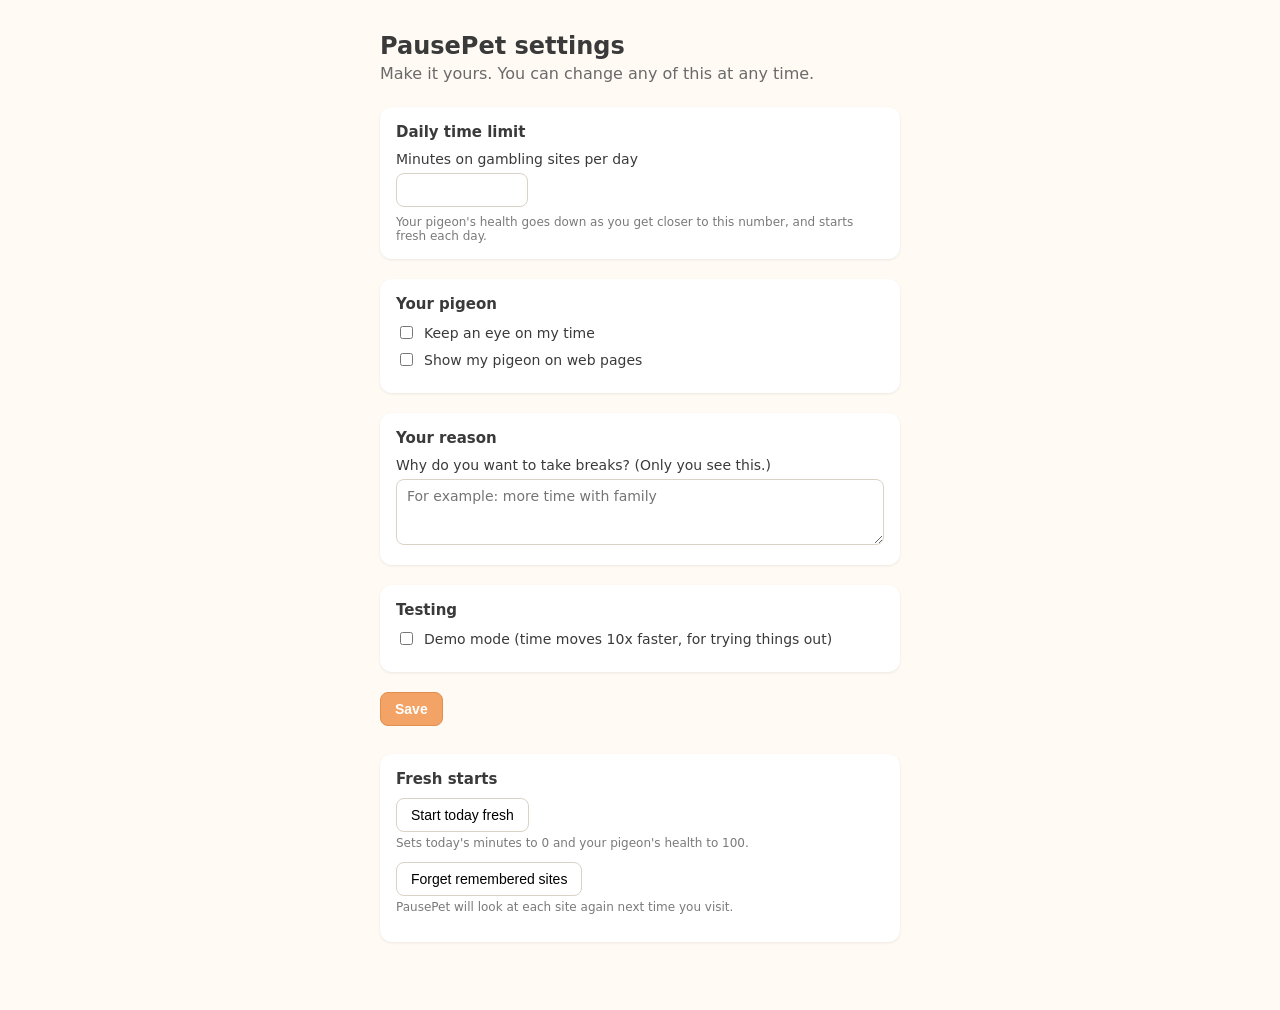
==== options.html @ 2364ddda "Better UI and settings page added" ====
<!DOCTYPE html>
<html lang="en">
<head>
  <meta charset="utf-8" />
  <meta name="viewport" content="width=device-width, initial-scale=1" />
  <title>PausePet Settings</title>
  <link rel="stylesheet" href="options.css" />
</head>
<body>
  <main>
    <h1>PausePet settings</h1>
    <p class="lead">Make it yours. You can change any of this at any time.</p>

    <form id="form">
      <section>
        <h2>Daily time limit</h2>
        <label for="budget">Minutes on gambling sites per day</label>
        <div class="row">
          <input id="budget" type="number" min="10" max="1440" step="5" required />
          <span id="budgetHint" class="hint"></span>
        </div>
        <p class="hint">Your pigeon's health goes down as you get closer to this number, and starts fresh each day.</p>
      </section>

      <section>
        <h2>Your pigeon</h2>
        <label class="check"><input id="enabled" type="checkbox" /> Keep an eye on my time</label>
        <label class="check"><input id="showPet" type="checkbox" /> Show my pigeon on web pages</label>
      </section>

      <section>
        <h2>Your reason</h2>
        <label for="reason">Why do you want to take breaks? (Only you see this.)</label>
        <textarea id="reason" rows="3" maxlength="200" placeholder="For example: more time with family"></textarea>
      </section>

      <section>
        <h2>Testing</h2>
        <label class="check"><input id="demoMode" type="checkbox" /> <span id="demoLabel">Demo mode</span></label>
      </section>

      <div class="actions">
        <button type="submit" class="primary">Save</button>
        <span id="status" class="status" role="status" aria-live="polite"></span>
      </div>
    </form>

    <section class="tools">
      <h2>Fresh starts</h2>
      <div class="tool">
        <button type="button" id="resetToday">Start today fresh</button>
        <span class="hint">Sets today's minutes to 0 and your pigeon's health to 100.</span>
      </div>
      <div class="tool">
        <button type="button" id="clearCache">Forget remembered sites</button>
        <span class="hint">PausePet will look at each site again next time you visit.</span>
      </div>
    </section>
  </main>
  <script type="module" src="options.js"></script>
</body>
</html>
---- options.css ----
body {
  margin: 0;
  font-family: -apple-system, system-ui, sans-serif;
  background: #fffaf3;
  color: #3a3a3a;
}

main {
  max-width: 520px;
  margin: 0 auto;
  padding: 32px 20px 48px;
}

h1 {
  margin: 0 0 4px;
  font-size: 24px;
}

h2 {
  margin: 0 0 10px;
  font-size: 15px;
}

.lead {
  margin: 0 0 24px;
  color: #6a6a6a;
}

section {
  margin-bottom: 20px;
  padding: 16px;
  border-radius: 12px;
  background: #fff;
  box-shadow: 0 1px 3px rgba(0, 0, 0, 0.08);
}

label {
  display: block;
  margin-bottom: 6px;
  font-size: 14px;
}

.check {
  display: flex;
  align-items: center;
  gap: 8px;
  margin-bottom: 8px;
  cursor: pointer;
}

.row {
  display: flex;
  align-items: center;
  gap: 10px;
}

input[type="number"] {
  width: 110px;
  padding: 8px 10px;
  border: 1px solid #d9d2c6;
  border-radius: 8px;
  font-size: 14px;
}

textarea {
  width: 100%;
  box-sizing: border-box;
  padding: 8px 10px;
  border: 1px solid #d9d2c6;
  border-radius: 8px;
  font: inherit;
  font-size: 14px;
  resize: vertical;
}

.hint {
  margin: 8px 0 0;
  font-size: 12px;
  color: #7a7a7a;
}

.row .hint {
  margin: 0;
}

.actions {
  display: flex;
  align-items: center;
  gap: 12px;
  margin-bottom: 28px;
}

button {
  padding: 8px 14px;
  border: 1px solid #d9d2c6;
  border-radius: 8px;
  background: #fff;
  font-size: 14px;
  cursor: pointer;
}

button.primary {
  border-color: #e08f4f;
  background: #f2a365;
  color: #fff;
  font-weight: 600;
}

.status {
  font-size: 13px;
  color: #3f8f4a;
}

.tool {
  display: flex;
  flex-direction: column;
  align-items: flex-start;
  gap: 4px;
  margin-bottom: 12px;
}

.tool .hint {
  margin: 0;
}
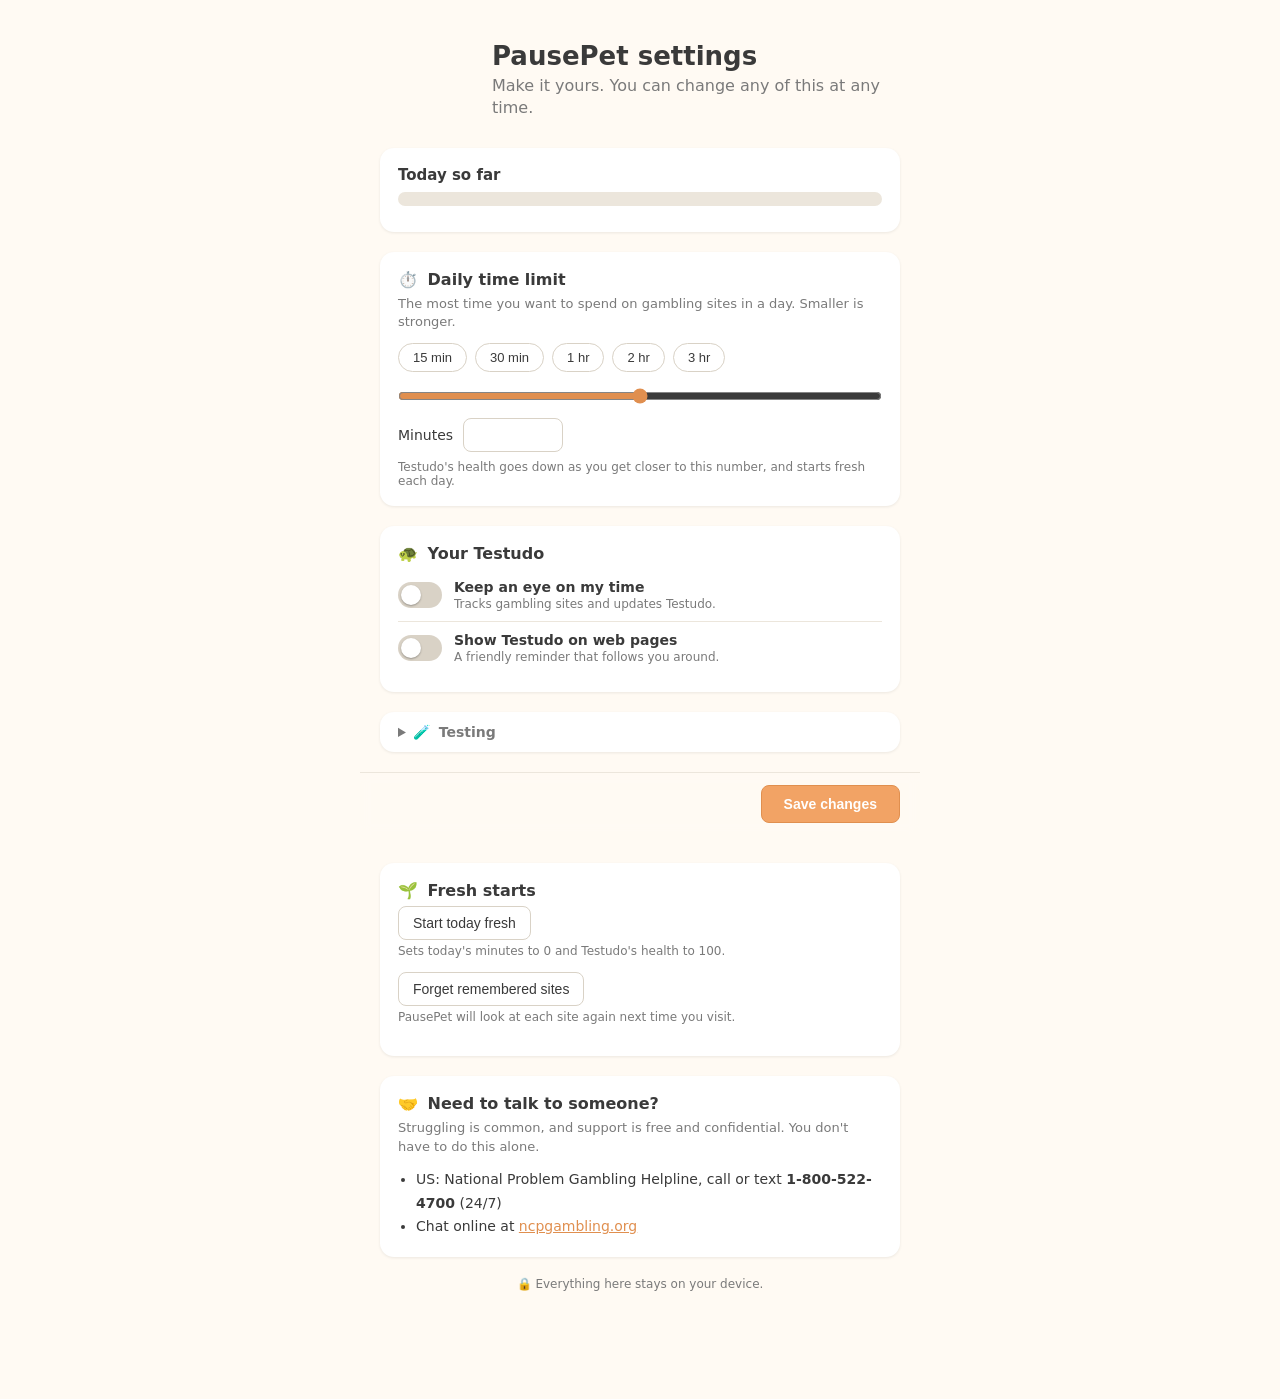
==== commit 2d749e54: "feat: updating ui for options html and pet svg" ====
--- a/options.html
+++ b/options.html
@@ -8,55 +8,105 @@
 </head>
 <body>
   <main>
-    <h1>PausePet settings</h1>
-    <p class="lead">Make it yours. You can change any of this at any time.</p>
+    <header class="hero">
+      <div id="heroPet" class="hero-pet"></div>
+      <div class="hero-text">
+        <h1>PausePet settings</h1>
+        <p id="heroMessage" class="lead">Make it yours. You can change any of this at any time.</p>
+      </div>
+    </header>
+
+    <section class="today" aria-label="Today so far">
+      <div class="today-top">
+        <span class="today-title">Today so far</span>
+        <span id="todayText" class="today-num"></span>
+      </div>
+      <div class="bar" role="progressbar" aria-label="Testudo's health" aria-valuemin="0" aria-valuemax="100">
+        <div id="todayFill" class="fill"></div>
+      </div>
+      <p id="todayHint" class="hint"></p>
+    </section>
 
     <form id="form">
       <section>
-        <h2>Daily time limit</h2>
-        <label for="budget">Minutes on gambling sites per day</label>
+        <h2><span class="ico" aria-hidden="true">⏱️</span> Daily time limit</h2>
+        <p class="sub">The most time you want to spend on gambling sites in a day. Smaller is stronger.</p>
+
+        <div class="presets" role="group" aria-label="Quick picks">
+          <button type="button" class="chip" data-minutes="15">15 min</button>
+          <button type="button" class="chip" data-minutes="30">30 min</button>
+          <button type="button" class="chip" data-minutes="60">1 hr</button>
+          <button type="button" class="chip" data-minutes="120">2 hr</button>
+          <button type="button" class="chip" data-minutes="180">3 hr</button>
+        </div>
+
+        <input id="budgetRange" class="range" type="range" min="10" max="360" step="5" aria-label="Daily limit slider" />
+
         <div class="row">
+          <label for="budget" class="inline">Minutes</label>
           <input id="budget" type="number" min="10" max="1440" step="5" required />
           <span id="budgetHint" class="hint"></span>
         </div>
-        <p class="hint">Your pigeon's health goes down as you get closer to this number, and starts fresh each day.</p>
+
+        <p id="limitNudge" class="nudge" hidden></p>
+        <p class="hint">Testudo's health goes down as you get closer to this number, and starts fresh each day.</p>
       </section>
 
       <section>
-        <h2>Your pigeon</h2>
-        <label class="check"><input id="enabled" type="checkbox" /> Keep an eye on my time</label>
-        <label class="check"><input id="showPet" type="checkbox" /> Show my pigeon on web pages</label>
+        <h2><span class="ico" aria-hidden="true">🐢</span> Your Testudo</h2>
+        <label class="switch">
+          <input id="enabled" type="checkbox" />
+          <span class="track" aria-hidden="true"></span>
+          <span class="switch-text"><strong>Keep an eye on my time</strong><small>Tracks gambling sites and updates Testudo.</small></span>
+        </label>
+        <label class="switch">
+          <input id="showPet" type="checkbox" />
+          <span class="track" aria-hidden="true"></span>
+          <span class="switch-text"><strong>Show Testudo on web pages</strong><small>A friendly reminder that follows you around.</small></span>
+        </label>
       </section>
 
-      <section>
-        <h2>Your reason</h2>
-        <label for="reason">Why do you want to take breaks? (Only you see this.)</label>
-        <textarea id="reason" rows="3" maxlength="200" placeholder="For example: more time with family"></textarea>
-      </section>
-
-      <section>
-        <h2>Testing</h2>
-        <label class="check"><input id="demoMode" type="checkbox" /> <span id="demoLabel">Demo mode</span></label>
+      <section class="dev">
+        <details>
+          <summary><span class="ico" aria-hidden="true">🧪</span> Testing</summary>
+          <label class="switch">
+            <input id="demoMode" type="checkbox" />
+            <span class="track" aria-hidden="true"></span>
+            <span class="switch-text"><strong id="demoLabel">Demo mode</strong></span>
+          </label>
+        </details>
       </section>
 
       <div class="actions">
-        <button type="submit" class="primary">Save</button>
         <span id="status" class="status" role="status" aria-live="polite"></span>
+        <button type="submit" class="primary">Save changes</button>
       </div>
     </form>
 
     <section class="tools">
-      <h2>Fresh starts</h2>
+      <h2><span class="ico" aria-hidden="true">🌱</span> Fresh starts</h2>
       <div class="tool">
         <button type="button" id="resetToday">Start today fresh</button>
-        <span class="hint">Sets today's minutes to 0 and your pigeon's health to 100.</span>
+        <span class="hint">Sets today's minutes to 0 and Testudo's health to 100.</span>
       </div>
       <div class="tool">
         <button type="button" id="clearCache">Forget remembered sites</button>
         <span class="hint">PausePet will look at each site again next time you visit.</span>
       </div>
     </section>
+
+    <section class="help">
+      <h2><span class="ico" aria-hidden="true">🤝</span> Need to talk to someone?</h2>
+      <p class="sub">Struggling is common, and support is free and confidential. You don't have to do this alone.</p>
+      <ul>
+        <li>US: National Problem Gambling Helpline, call or text <strong>1-800-522-4700</strong> (24/7)</li>
+        <li>Chat online at <a href="https://www.ncpgambling.org/help-treatment/chat/" target="_blank" rel="noopener">ncpgambling.org</a></li>
+      </ul>
+    </section>
+
+    <p class="privacy">🔒 Everything here stays on your device.</p>
   </main>
+  <script src="pet.js"></script>
   <script type="module" src="options.js"></script>
 </body>
 </html>
--- a/options.css
+++ b/options.css
@@ -1,124 +1,287 @@
+:root {
+  --bg: #fffaf3;
+  --card: #fff;
+  --text: #3a3a3a;
+  --muted: #7a7a7a;
+  --line: #d9d2c6;
+  --track: #ece6dc;
+  --accent: #f2a365;
+  --accent-dark: #e08f4f;
+  --good: #3f8f4a;
+  --warn-bg: #fff3e0;
+  --warn-text: #8a4b0f;
+  --shadow: 0 1px 3px rgba(0, 0, 0, 0.08);
+}
+
+@media (prefers-color-scheme: dark) {
+  :root {
+    --bg: #1d1b18;
+    --card: #28251f;
+    --text: #ece7de;
+    --muted: #a39d92;
+    --line: #4a443a;
+    --track: #3a352c;
+    --good: #6cc277;
+    --warn-bg: #3a2c19;
+    --warn-text: #f2c48d;
+    --shadow: 0 1px 3px rgba(0, 0, 0, 0.5);
+  }
+}
+
+* { box-sizing: border-box; }
+
 body {
   margin: 0;
   font-family: -apple-system, system-ui, sans-serif;
-  background: #fffaf3;
-  color: #3a3a3a;
+  background: var(--bg);
+  color: var(--text);
 }
 
 main {
-  max-width: 520px;
+  max-width: 560px;
   margin: 0 auto;
-  padding: 32px 20px 48px;
-}
-
-h1 {
-  margin: 0 0 4px;
-  font-size: 24px;
-}
-
-h2 {
-  margin: 0 0 10px;
-  font-size: 15px;
-}
-
-.lead {
-  margin: 0 0 24px;
-  color: #6a6a6a;
-}
-
+  padding: 32px 20px 96px;
+}
+
+h1 { margin: 0 0 4px; font-size: 26px; }
+h2 { margin: 0 0 6px; font-size: 16px; }
+
+.ico { margin-right: 4px; }
+
+.lead { margin: 0; color: var(--muted); line-height: 1.4; }
+.sub { margin: 0 0 12px; font-size: 13px; color: var(--muted); line-height: 1.4; }
+
+/* Hero */
+.hero {
+  display: flex;
+  align-items: center;
+  gap: 16px;
+  margin-bottom: 20px;
+}
+
+.hero-pet {
+  flex: none;
+  width: 96px;
+  height: 96px;
+  animation: bob 2.4s ease-in-out infinite;
+}
+
+.hero-pet.asleep { animation-duration: 4s; }
+.hero-pet svg { width: 100%; height: 100%; }
+
+@keyframes bob {
+  0%, 100% { transform: translateY(0); }
+  50% { transform: translateY(-4px); }
+}
+
+/* Cards */
 section {
   margin-bottom: 20px;
-  padding: 16px;
-  border-radius: 12px;
-  background: #fff;
-  box-shadow: 0 1px 3px rgba(0, 0, 0, 0.08);
-}
-
-label {
-  display: block;
-  margin-bottom: 6px;
+  padding: 18px;
+  border-radius: 14px;
+  background: var(--card);
+  box-shadow: var(--shadow);
+}
+
+label { display: block; margin-bottom: 6px; font-size: 14px; }
+label.inline { display: inline; margin: 0; }
+
+/* Today card */
+.today-top {
+  display: flex;
+  justify-content: space-between;
+  align-items: baseline;
+  margin-bottom: 8px;
+}
+
+.today-title { font-weight: 600; font-size: 15px; }
+.today-num { font-size: 13px; color: var(--muted); }
+
+.bar {
+  height: 14px;
+  border-radius: 7px;
+  background: var(--track);
+  overflow: hidden;
+}
+
+.fill {
+  height: 100%;
+  width: 100%;
+  border-radius: 7px;
+  transition: width 0.4s ease, background 0.4s ease;
+}
+
+/* Inputs */
+.row { display: flex; align-items: center; gap: 10px; }
+
+input[type="number"] {
+  width: 100px;
+  padding: 8px 10px;
+  border: 1px solid var(--line);
+  border-radius: 8px;
+  background: var(--card);
+  color: inherit;
   font-size: 14px;
 }
 
-.check {
-  display: flex;
-  align-items: center;
-  gap: 8px;
-  margin-bottom: 8px;
-  cursor: pointer;
-}
-
-.row {
-  display: flex;
-  align-items: center;
-  gap: 10px;
-}
-
-input[type="number"] {
-  width: 110px;
-  padding: 8px 10px;
-  border: 1px solid #d9d2c6;
-  border-radius: 8px;
-  font-size: 14px;
-}
-
-textarea {
+input:focus-visible,
+button:focus-visible,
+.switch input:focus-visible + .track,
+summary:focus-visible {
+  outline: 3px solid color-mix(in srgb, var(--accent) 55%, transparent);
+  outline-offset: 2px;
+}
+
+.hint { margin: 8px 0 0; font-size: 12px; color: var(--muted); }
+.row .hint { margin: 0; }
+
+/* Range slider */
+.range {
   width: 100%;
-  box-sizing: border-box;
-  padding: 8px 10px;
-  border: 1px solid #d9d2c6;
-  border-radius: 8px;
-  font: inherit;
-  font-size: 14px;
-  resize: vertical;
-}
-
-.hint {
-  margin: 8px 0 0;
-  font-size: 12px;
-  color: #7a7a7a;
-}
-
-.row .hint {
-  margin: 0;
-}
-
-.actions {
+  margin: 4px 0 14px;
+  accent-color: var(--accent-dark);
+}
+
+/* Chips */
+.presets { display: flex; flex-wrap: wrap; gap: 8px; }
+.presets { margin-bottom: 12px; }
+
+.chip {
+  padding: 6px 14px;
+  border-radius: 999px;
+  font-size: 13px;
+}
+
+.chip[aria-pressed="true"] {
+  border-color: var(--accent-dark);
+  background: var(--accent);
+  color: #fff;
+  font-weight: 600;
+}
+
+/* Nudge shown when the limit is raised */
+.nudge {
+  margin: 12px 0 0;
+  padding: 10px 12px;
+  border-radius: 10px;
+  background: var(--warn-bg);
+  color: var(--warn-text);
+  font-size: 13px;
+  line-height: 1.4;
+}
+
+/* Toggle switches */
+.switch {
   display: flex;
   align-items: center;
   gap: 12px;
-  margin-bottom: 28px;
-}
-
+  margin: 0;
+  padding: 10px 0;
+  cursor: pointer;
+}
+
+.switch + .switch { border-top: 1px solid var(--track); }
+
+.switch input {
+  position: absolute;
+  opacity: 0;
+  width: 1px;
+  height: 1px;
+}
+
+.track {
+  position: relative;
+  flex: none;
+  width: 44px;
+  height: 26px;
+  border-radius: 13px;
+  background: var(--line);
+  transition: background 0.2s;
+}
+
+.track::after {
+  content: "";
+  position: absolute;
+  top: 3px;
+  left: 3px;
+  width: 20px;
+  height: 20px;
+  border-radius: 50%;
+  background: #fff;
+  box-shadow: 0 1px 2px rgba(0, 0, 0, 0.3);
+  transition: transform 0.2s;
+}
+
+.switch input:checked + .track { background: var(--good); }
+.switch input:checked + .track::after { transform: translateX(18px); }
+
+.switch-text { display: flex; flex-direction: column; gap: 2px; font-size: 14px; }
+.switch-text small { font-size: 12px; color: var(--muted); }
+
+/* Testing */
+.dev { padding: 12px 18px; }
+.dev summary { cursor: pointer; font-weight: 600; font-size: 14px; color: var(--muted); }
+
+/* Buttons */
 button {
   padding: 8px 14px;
-  border: 1px solid #d9d2c6;
+  border: 1px solid var(--line);
   border-radius: 8px;
-  background: #fff;
+  background: var(--card);
+  color: inherit;
   font-size: 14px;
   cursor: pointer;
-}
+  transition: background 0.15s, transform 0.05s;
+}
+
+button:hover { background: var(--track); }
+button:active { transform: translateY(1px); }
 
 button.primary {
-  border-color: #e08f4f;
-  background: #f2a365;
+  padding: 10px 22px;
+  border-color: var(--accent-dark);
+  background: var(--accent);
   color: #fff;
   font-weight: 600;
 }
 
-.status {
-  font-size: 13px;
-  color: #3f8f4a;
-}
+button.primary:hover { background: var(--accent-dark); }
+
+/* Sticky save bar */
+.actions {
+  position: sticky;
+  bottom: 0;
+  z-index: 1;
+  display: flex;
+  justify-content: flex-end;
+  align-items: center;
+  gap: 14px;
+  margin: 0 -20px 28px;
+  padding: 12px 20px;
+  background: color-mix(in srgb, var(--bg) 92%, transparent);
+  backdrop-filter: blur(6px);
+  border-top: 1px solid var(--track);
+}
+
+.status { font-size: 13px; color: var(--good); }
 
 .tool {
   display: flex;
   flex-direction: column;
   align-items: flex-start;
   gap: 4px;
-  margin-bottom: 12px;
-}
-
-.tool .hint {
-  margin: 0;
-}
+  margin-bottom: 14px;
+}
+
+.tool .hint { margin: 0; }
+
+/* Help */
+.help ul { margin: 0; padding-left: 18px; font-size: 14px; line-height: 1.7; }
+.help a { color: var(--accent-dark); }
+
+.privacy { text-align: center; font-size: 12px; color: var(--muted); }
+
+@media (prefers-reduced-motion: reduce) {
+  .hero-pet { animation: none; }
+  .fill, .track, .track::after { transition: none; }
+}
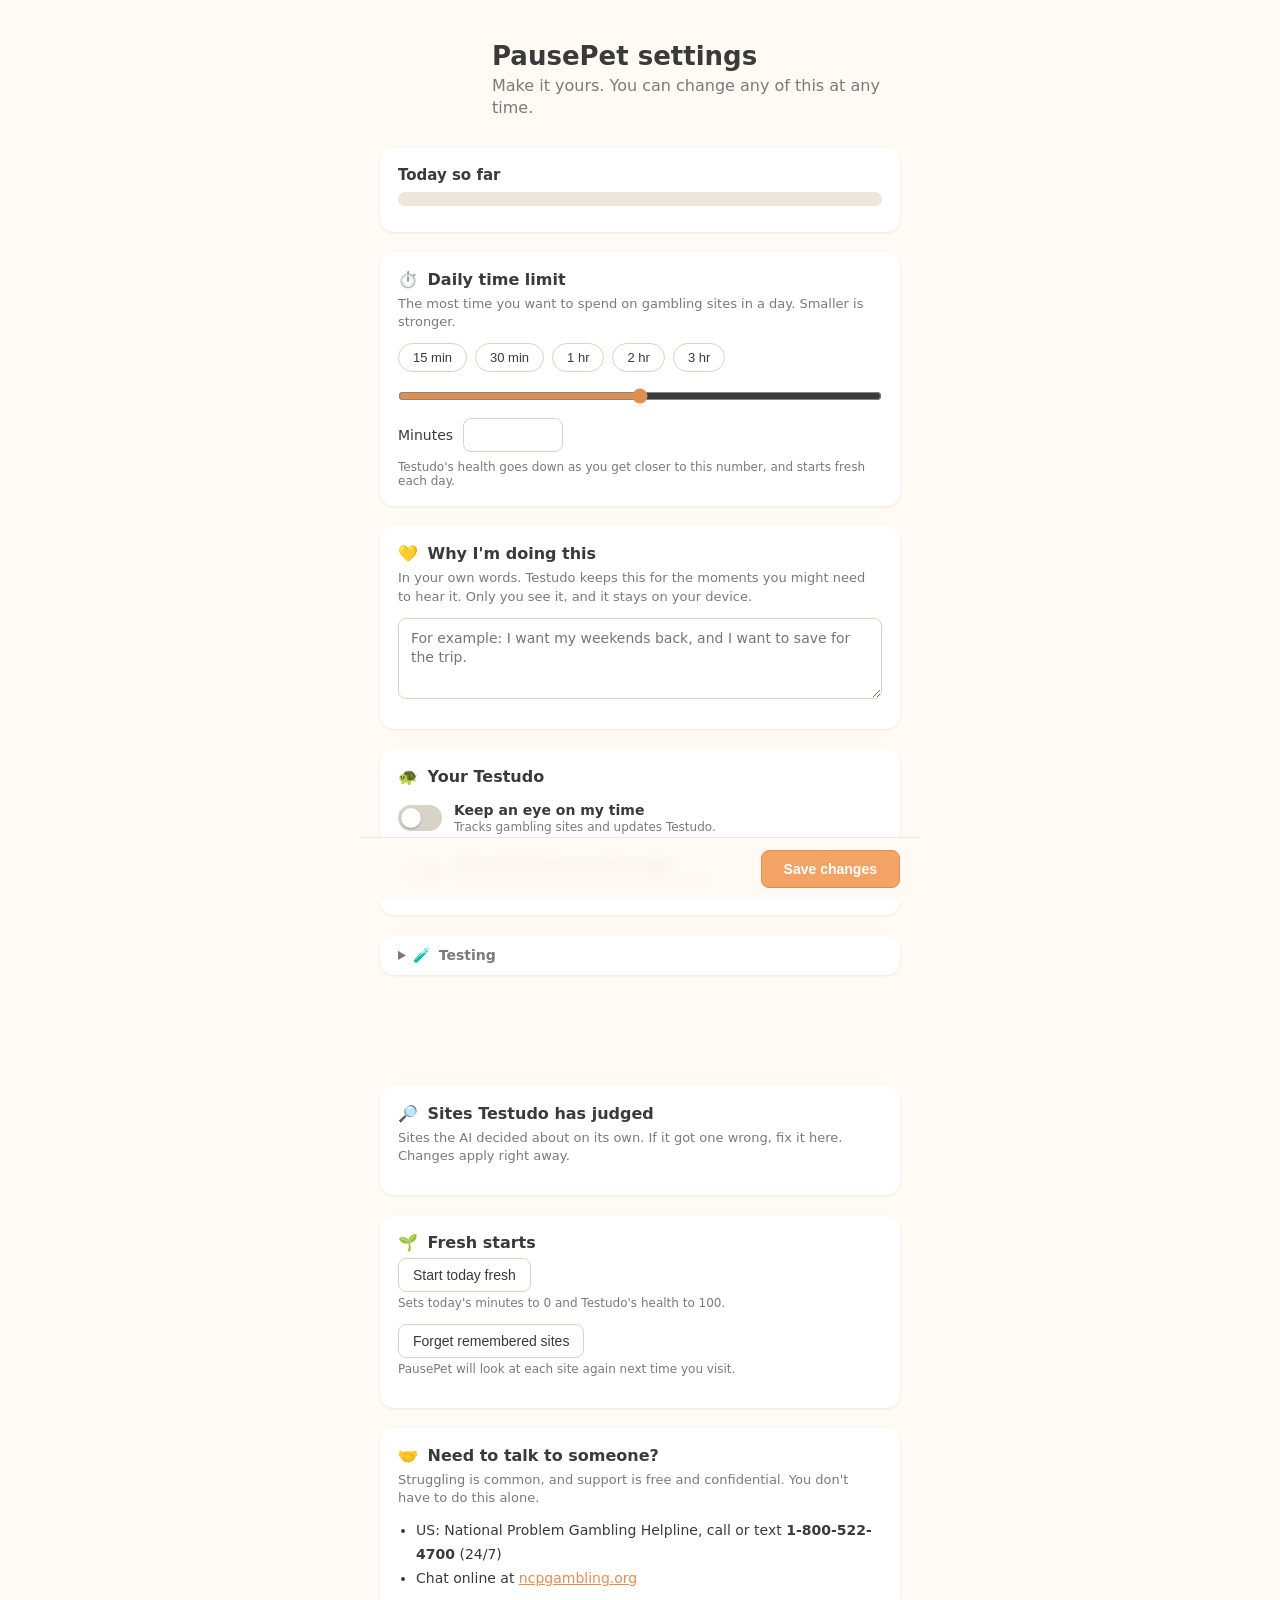
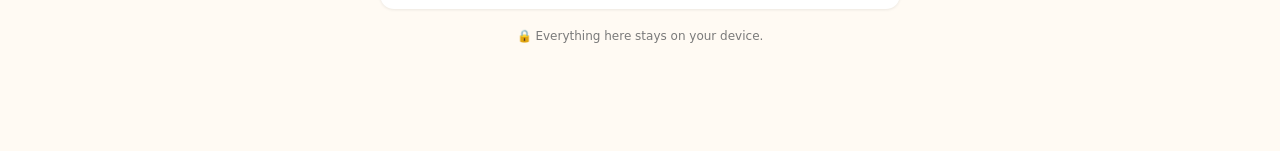
==== commit 15b05080: "feat: ui changes, dashboard spec + plan" ====
--- a/options.html
+++ b/options.html
@@ -18,7 +18,7 @@
 
     <section class="today" aria-label="Today so far">
       <div class="today-top">
-        <span class="today-title">Today so far</span>
+        <span class="today-title">Today so far <span id="demoBadge" class="demo-badge" hidden>DEMO</span></span>
         <span id="todayText" class="today-num"></span>
       </div>
       <div class="bar" role="progressbar" aria-label="Testudo's health" aria-valuemin="0" aria-valuemax="100">
@@ -53,6 +53,14 @@
       </section>
 
       <section>
+        <h2><span class="ico" aria-hidden="true">💛</span> Why I'm doing this</h2>
+        <p class="sub">In your own words. Testudo keeps this for the moments you might need to hear it. Only you see it, and it stays on your device.</p>
+        <label for="reason" class="sr-only">Your reason</label>
+        <textarea id="reason" rows="3" maxlength="280" placeholder="For example: I want my weekends back, and I want to save for the trip."></textarea>
+        <p id="reasonCount" class="hint"></p>
+      </section>
+
+      <section>
         <h2><span class="ico" aria-hidden="true">🐢</span> Your Testudo</h2>
         <label class="switch">
           <input id="enabled" type="checkbox" />
@@ -83,6 +91,13 @@
       </div>
     </form>
 
+    <section class="sites">
+      <h2><span class="ico" aria-hidden="true">🔎</span> Sites Testudo has judged</h2>
+      <p class="sub">Sites the AI decided about on its own. If it got one wrong, fix it here. Changes apply right away.</p>
+      <ul id="siteList" class="site-list"></ul>
+      <p id="siteEmpty" class="hint" hidden>Nothing here yet. Sites show up after Testudo has looked at them.</p>
+    </section>
+
     <section class="tools">
       <h2><span class="ico" aria-hidden="true">🌱</span> Fresh starts</h2>
       <div class="tool">
--- a/options.css
+++ b/options.css
@@ -124,7 +124,30 @@
   font-size: 14px;
 }
 
+textarea {
+  width: 100%;
+  padding: 10px 12px;
+  border: 1px solid var(--line);
+  border-radius: 8px;
+  background: var(--card);
+  color: inherit;
+  font: inherit;
+  font-size: 14px;
+  line-height: 1.4;
+  resize: vertical;
+}
+
+.sr-only {
+  position: absolute;
+  width: 1px;
+  height: 1px;
+  overflow: hidden;
+  clip: rect(0 0 0 0);
+  white-space: nowrap;
+}
+
 input:focus-visible,
+textarea:focus-visible,
 button:focus-visible,
 .switch input:focus-visible + .track,
 summary:focus-visible {
@@ -285,3 +308,44 @@
   .hero-pet { animation: none; }
   .fill, .track, .track::after { transition: none; }
 }
+
+.demo-badge {
+  margin-left: 6px;
+  padding: 2px 6px;
+  border-radius: 4px;
+  background: #3a3a3a;
+  color: #ffd520;
+  font-size: 10px;
+  font-weight: 700;
+  letter-spacing: 0.04em;
+  vertical-align: middle;
+}
+
+.demo-badge[hidden] { display: none; }
+
+/* Judged sites */
+.site-list { margin: 0; padding: 0; list-style: none; }
+
+.site-list li {
+  display: flex;
+  align-items: center;
+  gap: 10px;
+  padding: 10px 0;
+}
+
+.site-list li + li { border-top: 1px solid var(--track); }
+
+.site-name { flex: 1; min-width: 0; overflow-wrap: anywhere; font-size: 14px; }
+
+.site-tag {
+  flex: none;
+  padding: 2px 8px;
+  border-radius: 999px;
+  background: var(--track);
+  font-size: 12px;
+  color: var(--muted);
+}
+
+.site-tag.gambling { background: var(--warn-bg); color: var(--warn-text); }
+
+.site-list button { flex: none; padding: 6px 10px; font-size: 13px; }
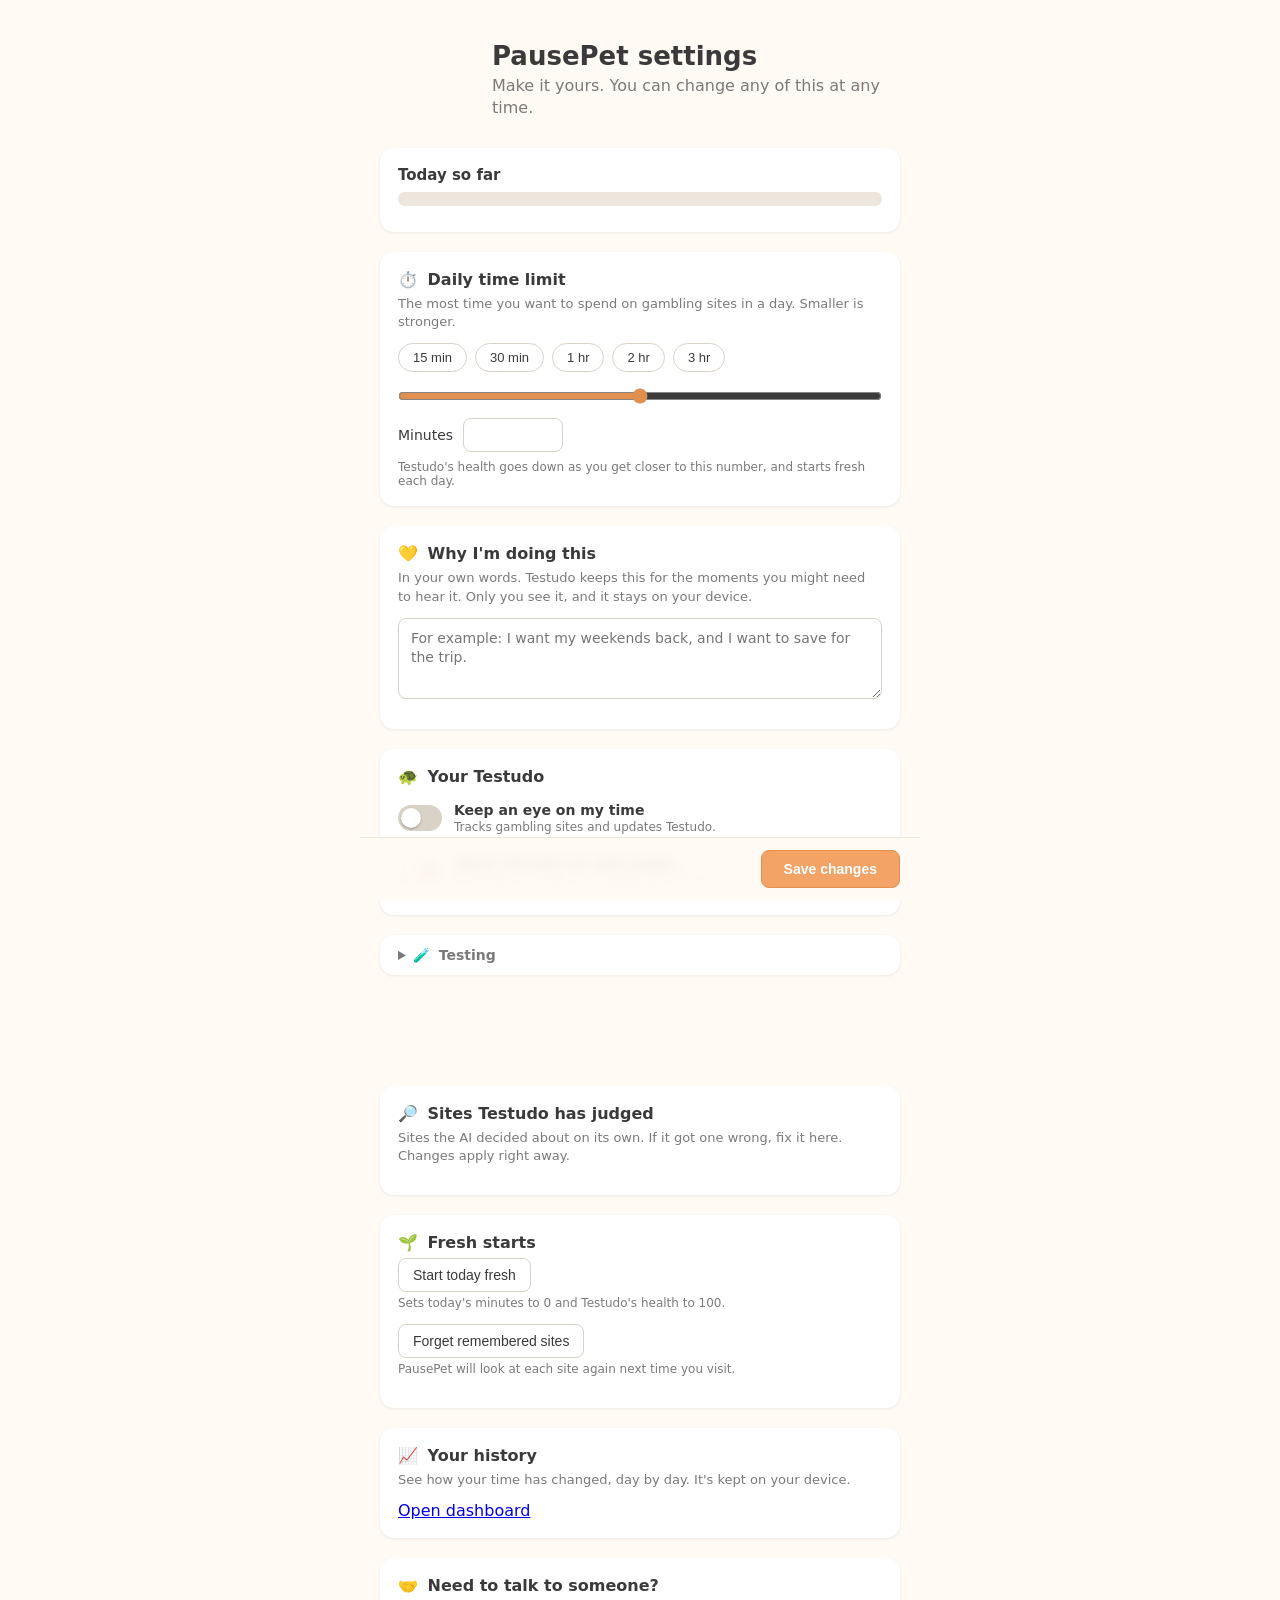
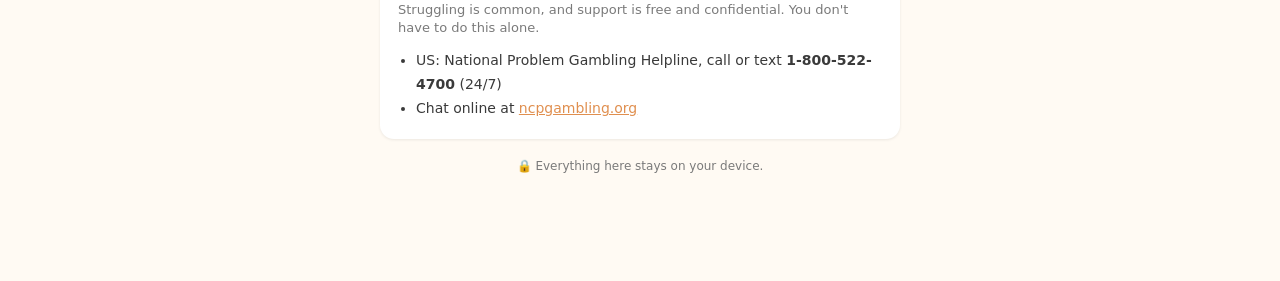
==== commit 488a83ef: "feat(extension): sync gambling ticks to local backend via outbox, Open dashboard links Co-Authored-B" ====
--- a/options.html
+++ b/options.html
@@ -110,6 +110,12 @@
       </div>
     </section>
 
+    <section class="history">
+      <h2><span class="ico" aria-hidden="true">📈</span> Your history</h2>
+      <p class="sub">See how your time has changed, day by day. It's kept on your device.</p>
+      <a id="openDashboard" target="_blank" rel="noopener">Open dashboard</a>
+    </section>
+
     <section class="help">
       <h2><span class="ico" aria-hidden="true">🤝</span> Need to talk to someone?</h2>
       <p class="sub">Struggling is common, and support is free and confidential. You don't have to do this alone.</p>
